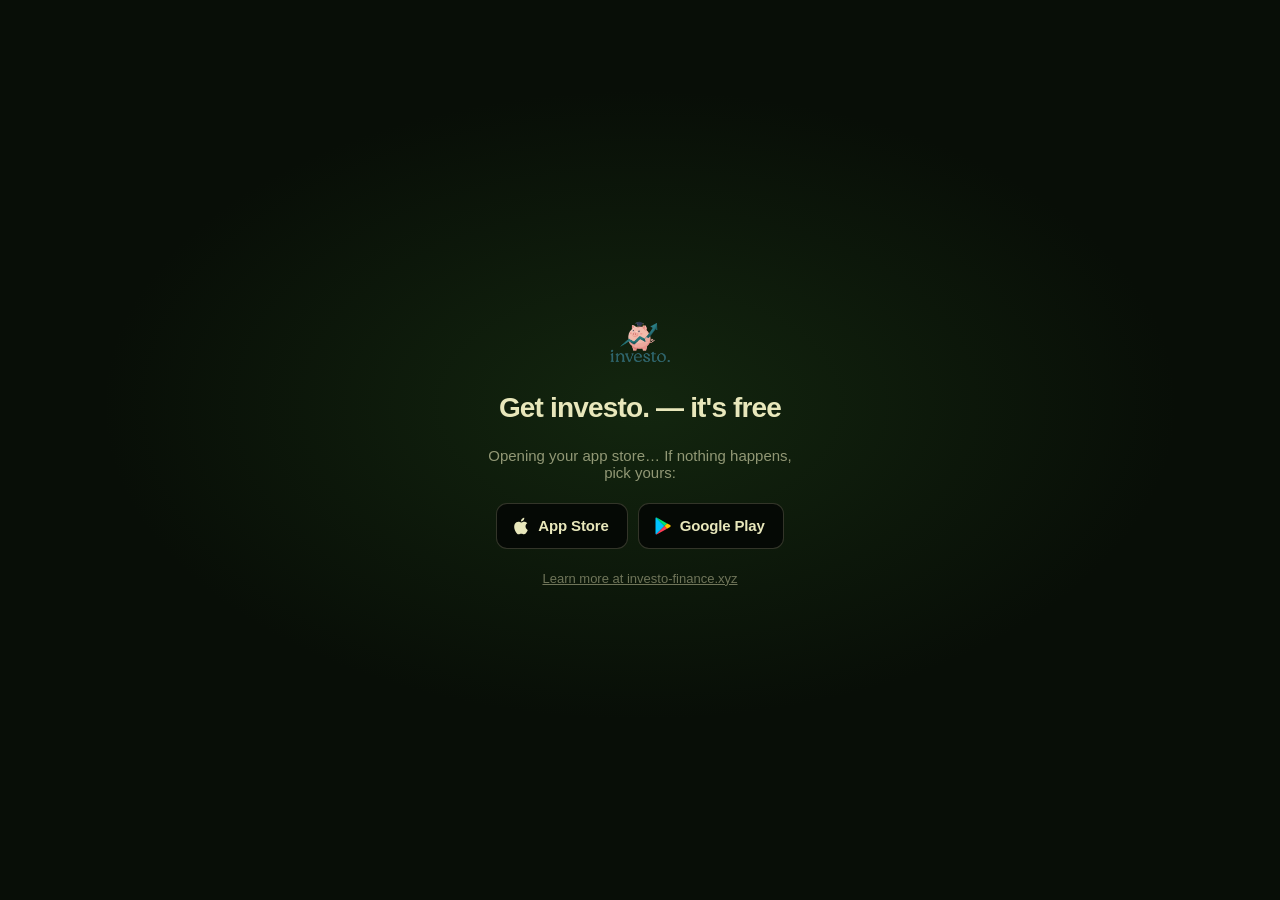
==== get.html @ 790a2a68 "Both stores in the nav, personalized to the visitor's phone - Nav shows App Store + Google Play butt" ====
<!DOCTYPE html>
<html lang="en">
<head>
  <meta charset="UTF-8" />
  <meta name="viewport" content="width=device-width, initial-scale=1.0" />
  <title>Get investo.</title>
  <meta name="description" content="Download investo. — free on the App Store and Google Play." />
  <meta name="theme-color" content="#080E07" />
  <link rel="icon" type="image/png" href="apple-touch-icon.png" />
  <!-- One link for QR codes and bios: phones go straight to their own store. -->
  <script>
    (function () {
      var ua = navigator.userAgent || '';
      var ios = /iPhone|iPad|iPod/.test(ua) || (/Macintosh/.test(ua) && navigator.maxTouchPoints > 1);
      if (ios) location.replace('https://apps.apple.com/us/app/investo-finance-ed/id6761702116');
      else if (/Android/i.test(ua)) location.replace('https://play.google.com/store/apps/details?id=com.investo.learnfinance');
    })();
  </script>
  <script src="stores.js"></script>
  <link rel="stylesheet" href="stores.css" />
  <style>
    * { margin: 0; padding: 0; box-sizing: border-box; }
    body {
      min-height: 100vh; min-height: 100dvh;
      display: flex; flex-direction: column; align-items: center; justify-content: center;
      gap: 22px; padding: 32px 20px; text-align: center;
      background: radial-gradient(ellipse 60% 50% at 50% 45%, rgba(39,82,29,0.35), transparent 70%), #080E07;
      color: #E8E7BB; font-family: 'Inter', -apple-system, BlinkMacSystemFont, sans-serif;
    }
    img { height: 56px; width: auto; }
    h1 { font-size: 28px; font-weight: 800; letter-spacing: -0.03em; line-height: 1.15; }
    p { font-size: 15px; color: rgba(232,231,187,0.6); max-width: 320px; }
    .nav-stores { gap: 10px; flex-wrap: wrap; justify-content: center; }
    .nav-store { height: 46px; font-size: 15px; padding: 0 18px 0 14px; }
    .nav-store svg { width: 20px; height: 20px; }
    a.home { font-size: 13px; color: rgba(232,231,187,0.45); }
  </style>
</head>
<body>
  <img src="InvestoLogo.png" alt="investo." />
  <h1>Get investo. — it's free</h1>
  <p>Opening your app store… If nothing happens, pick yours:</p>
  <div class="nav-stores">
    <a href="https://apps.apple.com/us/app/investo-finance-ed/id6761702116" class="nav-store nav-store--apple"><svg viewBox="0 0 24 24" fill="currentColor" aria-hidden="true"><path d="M18.71 19.5c-.83 1.24-1.71 2.45-3.05 2.47-1.34.03-1.77-.79-3.29-.79-1.53 0-2 .77-3.27.82-1.31.05-2.3-1.32-3.14-2.53C4.25 17 2.94 12.45 4.7 9.39c.87-1.52 2.43-2.48 4.12-2.51 1.28-.02 2.5.87 3.29.87.78 0 2.26-1.07 3.8-.91.65.03 2.47.26 3.64 1.98-.09.06-2.17 1.28-2.15 3.81.03 3.02 2.65 4.03 2.68 4.04-.03.07-.42 1.44-1.38 2.83M13 3.5c.73-.83 1.94-1.46 2.94-1.5.13 1.17-.34 2.35-1.04 3.19-.69.85-1.83 1.51-2.95 1.42-.15-1.15.41-2.35 1.05-3.11z"/></svg><span>App Store</span></a>
    <a href="https://play.google.com/store/apps/details?id=com.investo.learnfinance" class="nav-store nav-store--play"><svg viewBox="0 0 24 24" aria-hidden="true"><path fill="#00C3FF" d="M3.61 1.81 13.79 12 3.61 22.19c-.37-.2-.61-.59-.61-1.09V2.9c0-.5.24-.89.61-1.09z"/><path fill="#00E676" d="M3.61 1.81c.36-.15.82-.12 1.29.15l12.04 6.89L13.79 12z"/><path fill="#FF3D57" d="M3.61 22.19c.36.15.82.12 1.29-.15l12.04-6.89L13.79 12z"/><path fill="#FFC400" d="m16.94 8.85 3.56 2.05c1 .57 1 1.63 0 2.2l-3.56 2.05L13.79 12z"/></svg><span>Google Play</span></a>
  </div>
  <a class="home" href="/">Learn more at investo-finance.xyz</a>
</body>
</html>
---- stores.css ----
/* =============================================
   Store links shared by every page: nav buttons, platform ordering,
   and the phone download bar. Platform classes come from stores.js.
   ============================================= */

/* ---------- Nav: both stores, always ---------- */
.nav-stores { display: flex; align-items: center; gap: 8px; }
.nav-store {
    display: inline-flex; align-items: center; gap: 7px;
    height: 38px; padding: 0 14px 0 11px;
    background: #050905;
    border: 1px solid rgba(232, 231, 187, 0.20);
    border-radius: 11px;
    color: #E8E7BB !important;
    font-family: 'Inter', -apple-system, sans-serif;
    font-size: 13px; font-weight: 600 !important; letter-spacing: -0.01em;
    white-space: nowrap; text-decoration: none;
    transition: border-color 0.25s ease, background 0.25s ease, transform 0.25s ease, box-shadow 0.25s ease;
}
.nav-store:hover {
    border-color: #C8A84B;
    transform: translateY(-1px);
    box-shadow: 0 0 22px 2px rgba(200, 168, 75, 0.22);
}
.nav-store svg { width: 17px; height: 17px; flex-shrink: 0; }

/* The visitor's own store leads and gets the gold treatment */
.is-ios .nav-store--apple,
.is-android .nav-store--play {
    background: #C8A84B; border-color: #C8A84B; color: #1C3D14 !important;
}
.is-ios .nav-store--apple:hover,
.is-android .nav-store--play:hover { background: #d4b455; }

.is-android .nav-store--play,
.is-android .store-btn--play { order: -1; }

/* Matching emphasis on the big buttons: gold edge on the visitor's store */
.is-ios .store-btn--apple,
.is-android .store-btn--play {
    border-color: rgba(200, 168, 75, 0.75);
    box-shadow: 0 0 24px 2px rgba(200, 168, 75, 0.14);
}

@media (max-width: 600px) {
    .nav-stores { gap: 6px; }
    .nav-store { height: 34px; padding: 0 11px 0 9px; gap: 6px; font-size: 12px; border-radius: 10px; }
    .nav-store svg { width: 15px; height: 15px; }
}
@media (max-width: 360px) {
    /* Smallest phones: icons carry it, labels stay for screen readers */
    .nav-store span { position: absolute; width: 1px; height: 1px; overflow: hidden; clip: rect(0 0 0 0); }
    .nav-store { padding: 0 10px; }
}

/* ---------- Phone download bar (home page) ---------- */
.get-bar { display: none; }
@media (max-width: 768px) {
    .get-bar {
        position: fixed; left: 12px; right: 12px; bottom: 12px; z-index: 900;
        display: flex; align-items: center; justify-content: space-between; gap: 12px;
        padding: 10px 10px 10px 14px;
        background: rgba(8, 14, 7, 0.94);
        border: 1px solid rgba(232, 231, 187, 0.14);
        border-radius: 16px;
        backdrop-filter: blur(16px) saturate(1.3);
        -webkit-backdrop-filter: blur(16px) saturate(1.3);
        box-shadow: 0 14px 40px rgba(0, 0, 0, 0.55);
        transform: translateY(calc(100% + 24px));
        transition: transform 0.45s cubic-bezier(0.22, 1, 0.36, 1);
        padding-bottom: calc(10px + env(safe-area-inset-bottom, 0px) * 0.5);
    }
    .get-bar.show { transform: translateY(0); }
    .get-bar-text { display: flex; flex-direction: column; line-height: 1.25; min-width: 0; }
    .get-bar-text strong { font-size: 14px; font-weight: 700; color: #E8E7BB; }
    .get-bar-text span { font-size: 12px; color: rgba(232, 231, 187, 0.55); }
    /* On a known phone, offer just that phone's store */
    .is-ios .get-bar .nav-store--play,
    .is-android .get-bar .nav-store--apple { display: none; }
}
@media (prefers-reduced-motion: reduce) {
    .get-bar { transition: none; }
}
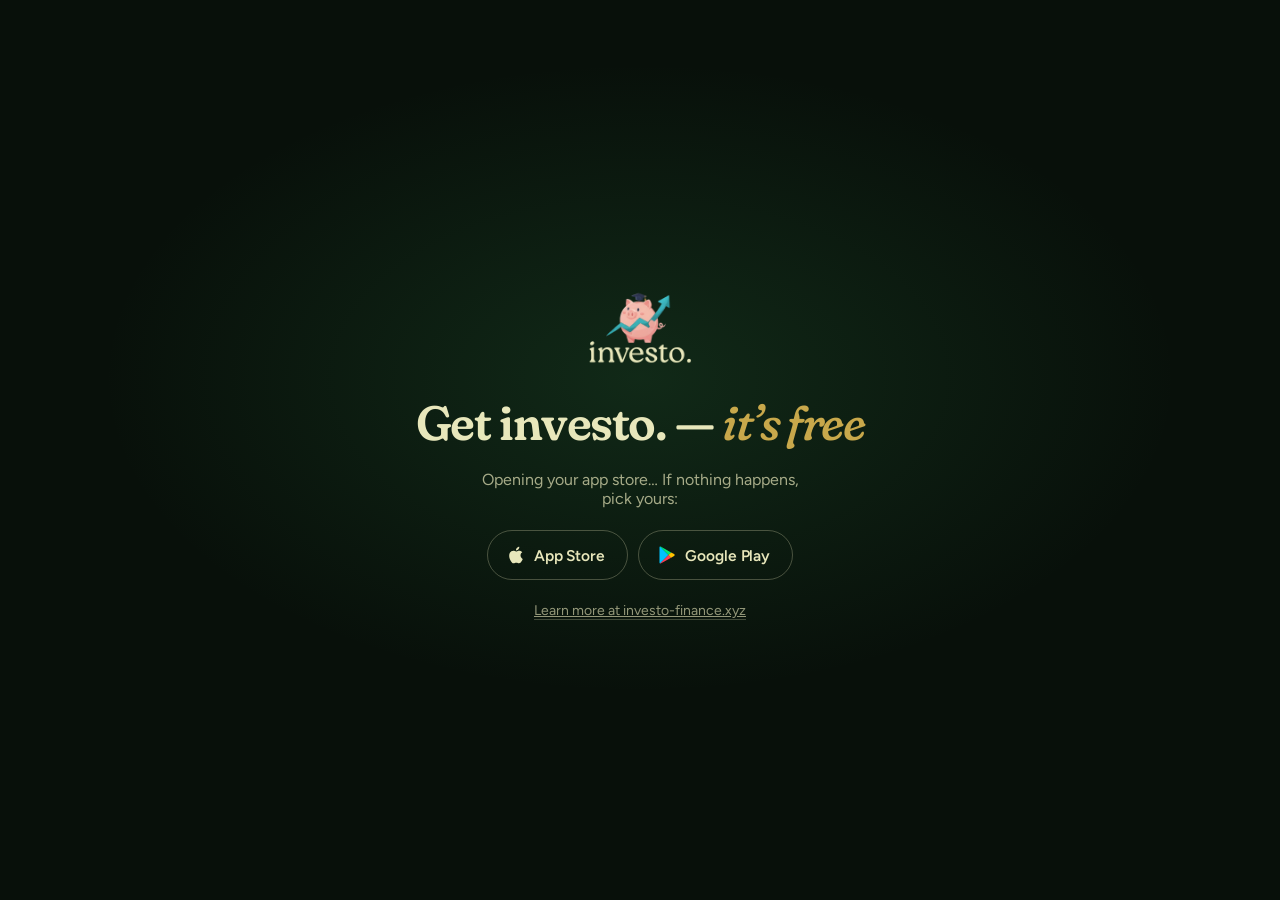
==== commit 66e01ca5: "Redesign the site: remove slop, rebuild the hero tour, unify all pages Home - New hero: "Make your f" ====
--- a/get.html
+++ b/get.html
@@ -5,7 +5,7 @@
   <meta name="viewport" content="width=device-width, initial-scale=1.0" />
   <title>Get investo.</title>
   <meta name="description" content="Download investo. — free on the App Store and Google Play." />
-  <meta name="theme-color" content="#080E07" />
+  <meta name="theme-color" content="#08100A" />
   <link rel="icon" type="image/png" href="apple-touch-icon.png" />
   <!-- One link for QR codes and bios: phones go straight to their own store. -->
   <script>
@@ -17,6 +17,9 @@
     })();
   </script>
   <script src="stores.js"></script>
+  <link rel="preconnect" href="https://fonts.googleapis.com" />
+  <link rel="preconnect" href="https://fonts.gstatic.com" crossorigin />
+  <link href="https://fonts.googleapis.com/css2?family=Figtree:wght@400;500;600;700&family=Fraunces:ital,opsz,wght,SOFT@0,9..144,400..700,0..100;1,9..144,400..700,0..100&display=swap" rel="stylesheet" />
   <link rel="stylesheet" href="stores.css" />
   <style>
     * { margin: 0; padding: 0; box-sizing: border-box; }
@@ -24,25 +27,36 @@
       min-height: 100vh; min-height: 100dvh;
       display: flex; flex-direction: column; align-items: center; justify-content: center;
       gap: 22px; padding: 32px 20px; text-align: center;
-      background: radial-gradient(ellipse 60% 50% at 50% 45%, rgba(39,82,29,0.35), transparent 70%), #080E07;
-      color: #E8E7BB; font-family: 'Inter', -apple-system, BlinkMacSystemFont, sans-serif;
+      background: radial-gradient(ellipse 60% 50% at 50% 42%, rgba(63, 174, 95, 0.16), transparent 70%), #08100A;
+      color: #E8E7BB; font-family: 'Figtree', -apple-system, BlinkMacSystemFont, sans-serif;
+      -webkit-font-smoothing: antialiased;
     }
-    img { height: 56px; width: auto; }
-    h1 { font-size: 28px; font-weight: 800; letter-spacing: -0.03em; line-height: 1.15; }
-    p { font-size: 15px; color: rgba(232,231,187,0.6); max-width: 320px; }
+    img { height: 96px; width: auto; }
+    h1 {
+      font-family: 'Fraunces', Georgia, serif; font-variation-settings: 'SOFT' 100;
+      font-size: clamp(34px, 8vw, 48px); font-weight: 600; letter-spacing: -0.03em; line-height: 1.05;
+    }
+    h1 em { font-style: italic; font-weight: 500; color: #C8A84B; }
+    p { font-size: 16px; color: rgba(232, 231, 187, 0.7); max-width: 320px; }
     .nav-stores { gap: 10px; flex-wrap: wrap; justify-content: center; }
-    .nav-store { height: 46px; font-size: 15px; padding: 0 18px 0 14px; }
+    .nav-store { height: 50px; font-size: 15.5px; padding: 0 22px 0 18px; }
     .nav-store svg { width: 20px; height: 20px; }
-    a.home { font-size: 13px; color: rgba(232,231,187,0.45); }
+    a.home { font-size: 14px; color: rgba(232, 231, 187, 0.62); border-bottom: 1px solid rgba(232, 231, 187, 0.25); transition: color .2s, border-color .2s; }
+    a.home:hover { color: #E8E7BB; border-color: #C8A84B; }
+    a:focus-visible { outline: 2px solid #C8A84B; outline-offset: 4px; border-radius: 6px; }
   </style>
 </head>
 <body>
-  <img src="InvestoLogo.png" alt="investo." />
-  <h1>Get investo. — it's free</h1>
-  <p>Opening your app store… If nothing happens, pick yours:</p>
+  <svg width="0" height="0" style="position:absolute" aria-hidden="true" focusable="false"><defs>
+    <symbol id="i-apple" viewBox="0 0 24 24"><path fill="currentColor" d="M18.71 19.5c-.83 1.24-1.71 2.45-3.05 2.47-1.34.03-1.77-.79-3.29-.79-1.53 0-2 .77-3.27.82-1.31.05-2.3-1.32-3.14-2.53C4.25 17 2.94 12.45 4.7 9.39c.87-1.52 2.43-2.48 4.12-2.51 1.28-.02 2.5.87 3.29.87.78 0 2.26-1.07 3.8-.91.65.03 2.47.26 3.64 1.98-.09.06-2.17 1.28-2.15 3.81.03 3.02 2.65 4.03 2.68 4.04-.03.07-.42 1.44-1.38 2.83M13 3.5c.73-.83 1.94-1.46 2.94-1.5.13 1.17-.34 2.35-1.04 3.19-.69.85-1.83 1.51-2.95 1.42-.15-1.15.41-2.35 1.05-3.11z"/></symbol>
+    <symbol id="i-play" viewBox="0 0 24 24"><path fill="#00C3FF" d="M3.61 1.81 13.79 12 3.61 22.19c-.37-.2-.61-.59-.61-1.09V2.9c0-.5.24-.89.61-1.09z"/><path fill="#00E676" d="M3.61 1.81c.36-.15.82-.12 1.29.15l12.04 6.89L13.79 12z"/><path fill="#FF3D57" d="M3.61 22.19c.36.15.82.12 1.29-.15l12.04-6.89L13.79 12z"/><path fill="#FFC400" d="m16.94 8.85 3.56 2.05c1 .57 1 1.63 0 2.2l-3.56 2.05L13.79 12z"/></symbol>
+  </defs></svg>
+  <img src="investo-logo-dark.png" alt="investo." width="584" height="428" />
+  <h1>Get investo. &mdash; <em>it&rsquo;s free</em></h1>
+  <p>Opening your app store&hellip; If nothing happens, pick yours:</p>
   <div class="nav-stores">
-    <a href="https://apps.apple.com/us/app/investo-finance-ed/id6761702116" class="nav-store nav-store--apple"><svg viewBox="0 0 24 24" fill="currentColor" aria-hidden="true"><path d="M18.71 19.5c-.83 1.24-1.71 2.45-3.05 2.47-1.34.03-1.77-.79-3.29-.79-1.53 0-2 .77-3.27.82-1.31.05-2.3-1.32-3.14-2.53C4.25 17 2.94 12.45 4.7 9.39c.87-1.52 2.43-2.48 4.12-2.51 1.28-.02 2.5.87 3.29.87.78 0 2.26-1.07 3.8-.91.65.03 2.47.26 3.64 1.98-.09.06-2.17 1.28-2.15 3.81.03 3.02 2.65 4.03 2.68 4.04-.03.07-.42 1.44-1.38 2.83M13 3.5c.73-.83 1.94-1.46 2.94-1.5.13 1.17-.34 2.35-1.04 3.19-.69.85-1.83 1.51-2.95 1.42-.15-1.15.41-2.35 1.05-3.11z"/></svg><span>App Store</span></a>
-    <a href="https://play.google.com/store/apps/details?id=com.investo.learnfinance" class="nav-store nav-store--play"><svg viewBox="0 0 24 24" aria-hidden="true"><path fill="#00C3FF" d="M3.61 1.81 13.79 12 3.61 22.19c-.37-.2-.61-.59-.61-1.09V2.9c0-.5.24-.89.61-1.09z"/><path fill="#00E676" d="M3.61 1.81c.36-.15.82-.12 1.29.15l12.04 6.89L13.79 12z"/><path fill="#FF3D57" d="M3.61 22.19c.36.15.82.12 1.29-.15l12.04-6.89L13.79 12z"/><path fill="#FFC400" d="m16.94 8.85 3.56 2.05c1 .57 1 1.63 0 2.2l-3.56 2.05L13.79 12z"/></svg><span>Google Play</span></a>
+    <a href="https://apps.apple.com/us/app/investo-finance-ed/id6761702116" class="nav-store nav-store--apple"><svg aria-hidden="true"><use href="#i-apple"/></svg><span>App Store</span></a>
+    <a href="https://play.google.com/store/apps/details?id=com.investo.learnfinance" class="nav-store nav-store--play"><svg aria-hidden="true"><use href="#i-play"/></svg><span>Google Play</span></a>
   </div>
   <a class="home" href="/">Learn more at investo-finance.xyz</a>
 </body>
--- a/stores.css
+++ b/stores.css
@@ -6,78 +6,87 @@
 /* ---------- Nav: both stores, always ---------- */
 .nav-stores { display: flex; align-items: center; gap: 8px; }
 .nav-store {
-    display: inline-flex; align-items: center; gap: 7px;
-    height: 38px; padding: 0 14px 0 11px;
-    background: #050905;
-    border: 1px solid rgba(232, 231, 187, 0.20);
-    border-radius: 11px;
+    display: inline-flex; align-items: center; gap: 8px;
+    height: 42px; padding: 0 16px 0 13px;
+    background: transparent;
+    border: 1px solid rgba(232, 231, 187, 0.28);
+    border-radius: 999px;
     color: #E8E7BB !important;
-    font-family: 'Inter', -apple-system, sans-serif;
-    font-size: 13px; font-weight: 600 !important; letter-spacing: -0.01em;
+    font-family: 'Figtree', -apple-system, BlinkMacSystemFont, 'Segoe UI', sans-serif;
+    font-size: 13.5px; font-weight: 600 !important; letter-spacing: -0.005em;
     white-space: nowrap; text-decoration: none;
-    transition: border-color 0.25s ease, background 0.25s ease, transform 0.25s ease, box-shadow 0.25s ease;
+    transition: border-color 0.2s ease, background 0.2s ease, color 0.2s ease, transform 0.25s cubic-bezier(0.22, 1, 0.36, 1);
 }
-.nav-store:hover {
-    border-color: #C8A84B;
-    transform: translateY(-1px);
-    box-shadow: 0 0 22px 2px rgba(200, 168, 75, 0.22);
-}
-.nav-store svg { width: 17px; height: 17px; flex-shrink: 0; }
+.nav-store:hover { border-color: #C8A84B; transform: translateY(-1px); }
+.nav-store svg { width: 17px; height: 17px; flex: none; }
 
 /* The visitor's own store leads and gets the gold treatment */
 .is-ios .nav-store--apple,
 .is-android .nav-store--play {
-    background: #C8A84B; border-color: #C8A84B; color: #1C3D14 !important;
+    background: #C8A84B; border-color: #C8A84B; color: #1A2E12 !important;
 }
 .is-ios .nav-store--apple:hover,
-.is-android .nav-store--play:hover { background: #d4b455; }
+.is-android .nav-store--play:hover { background: #DCC066; border-color: #DCC066; }
 
 .is-android .nav-store--play,
 .is-android .store-btn--play { order: -1; }
 
 /* Matching emphasis on the big buttons: gold edge on the visitor's store */
 .is-ios .store-btn--apple,
-.is-android .store-btn--play {
-    border-color: rgba(200, 168, 75, 0.75);
-    box-shadow: 0 0 24px 2px rgba(200, 168, 75, 0.14);
-}
+.is-android .store-btn--play { border-color: rgba(200, 168, 75, 0.8); }
 
 @media (max-width: 600px) {
     .nav-stores { gap: 6px; }
-    .nav-store { height: 34px; padding: 0 11px 0 9px; gap: 6px; font-size: 12px; border-radius: 10px; }
-    .nav-store svg { width: 15px; height: 15px; }
+    .nav-store { height: 44px; padding: 0 13px 0 11px; gap: 6px; font-size: 13px; }
+    .nav-store svg { width: 16px; height: 16px; }
 }
-@media (max-width: 360px) {
-    /* Smallest phones: icons carry it, labels stay for screen readers */
-    .nav-store span { position: absolute; width: 1px; height: 1px; overflow: hidden; clip: rect(0 0 0 0); }
-    .nav-store { padding: 0 10px; }
+/* Narrow phones: when we know the visitor's platform, the bar carries just that
+   store at full size instead of two squeezed badges. Both stores remain one
+   scroll away in the hero and the footer. */
+@media (max-width: 560px) {
+    .is-ios .nav .nav-store--play,
+    .is-android .nav .nav-store--apple { display: none; }
+}
+@media (max-width: 400px) {
+    /* Unknown platform on the smallest phones: icons carry it, labels stay for screen readers */
+    .nav .nav-store span { position: absolute; width: 1px; height: 1px; overflow: hidden; clip: rect(0 0 0 0); }
+    .nav .nav-store { width: 44px; padding: 0; justify-content: center; }
+    .is-ios .nav .nav-store span,
+    .is-android .nav .nav-store span { position: static; width: auto; height: auto; overflow: visible; clip: auto; }
+    .is-ios .nav .nav-store,
+    .is-android .nav .nav-store { width: auto; padding: 0 13px 0 11px; }
 }
 
 /* ---------- Phone download bar (home page) ---------- */
 .get-bar { display: none; }
-@media (max-width: 768px) {
+@media (max-width: 820px) {
     .get-bar {
-        position: fixed; left: 12px; right: 12px; bottom: 12px; z-index: 900;
+        position: fixed; left: 12px; right: 12px;
+        bottom: calc(12px + env(safe-area-inset-bottom, 0px));
+        z-index: 900;
         display: flex; align-items: center; justify-content: space-between; gap: 12px;
-        padding: 10px 10px 10px 14px;
-        background: rgba(8, 14, 7, 0.94);
-        border: 1px solid rgba(232, 231, 187, 0.14);
-        border-radius: 16px;
-        backdrop-filter: blur(16px) saturate(1.3);
-        -webkit-backdrop-filter: blur(16px) saturate(1.3);
+        padding: 10px 10px 10px 18px;
+        background: rgba(8, 16, 10, 0.94);
+        border: 1px solid rgba(232, 231, 187, 0.18);
+        border-radius: 22px;
+        -webkit-backdrop-filter: blur(16px) saturate(1.2); backdrop-filter: blur(16px) saturate(1.2);
         box-shadow: 0 14px 40px rgba(0, 0, 0, 0.55);
-        transform: translateY(calc(100% + 24px));
-        transition: transform 0.45s cubic-bezier(0.22, 1, 0.36, 1);
-        padding-bottom: calc(10px + env(safe-area-inset-bottom, 0px) * 0.5);
+        transform: translateY(calc(100% + 32px));
+        transition: transform 0.5s cubic-bezier(0.22, 1, 0.36, 1);
     }
     .get-bar.show { transform: translateY(0); }
-    .get-bar-text { display: flex; flex-direction: column; line-height: 1.25; min-width: 0; }
-    .get-bar-text strong { font-size: 14px; font-weight: 700; color: #E8E7BB; }
-    .get-bar-text span { font-size: 12px; color: rgba(232, 231, 187, 0.55); }
+    .get-bar-text { display: flex; flex-direction: column; line-height: 1.3; min-width: 0; font-family: 'Figtree', -apple-system, sans-serif; }
+    .get-bar-text strong { font-size: 15px; font-weight: 700; color: #E8E7BB; }
+    .get-bar-text span { font-size: 12.5px; color: rgba(232, 231, 187, 0.66); }
+    .get-bar .nav-store { height: 44px; }
     /* On a known phone, offer just that phone's store */
     .is-ios .get-bar .nav-store--play,
     .is-android .get-bar .nav-store--apple { display: none; }
 }
+@media (max-width: 480px) {
+    .get-bar-text span { display: none; }
+    .get-bar-text strong { white-space: nowrap; }
+}
 @media (prefers-reduced-motion: reduce) {
     .get-bar { transition: none; }
 }
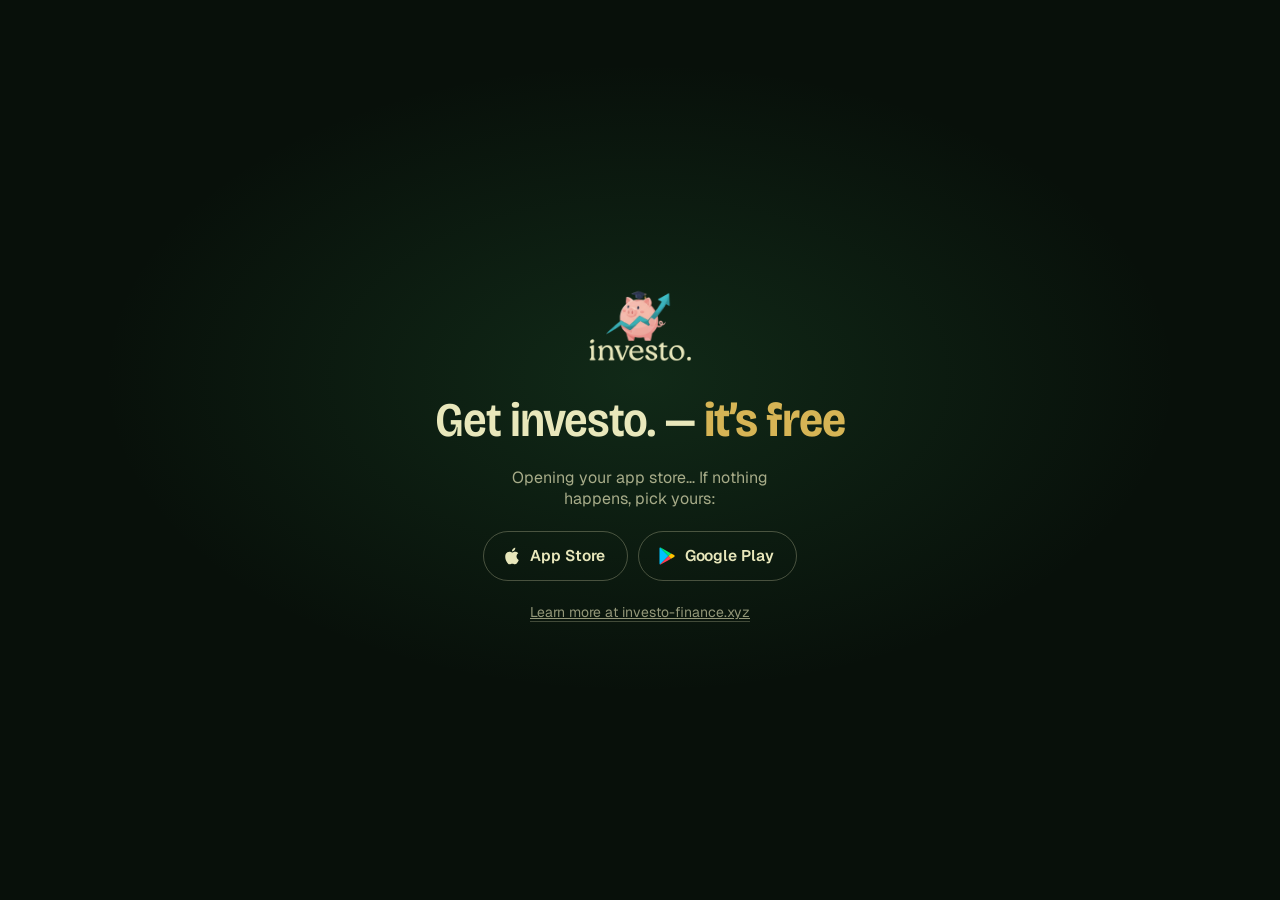
==== commit 0ed40eb6: "Rebuild the site's design: new type, one theme, a different composition per section Audit against ta" ====
--- a/get.html
+++ b/get.html
@@ -4,7 +4,7 @@
   <meta charset="UTF-8" />
   <meta name="viewport" content="width=device-width, initial-scale=1.0" />
   <title>Get investo.</title>
-  <meta name="description" content="Download investo. — free on the App Store and Google Play." />
+  <meta name="description" content="Download investo., free on the App Store and Google Play." />
   <meta name="theme-color" content="#08100A" />
   <link rel="icon" type="image/png" href="apple-touch-icon.png" />
   <!-- One link for QR codes and bios: phones go straight to their own store. -->
@@ -19,7 +19,7 @@
   <script src="stores.js"></script>
   <link rel="preconnect" href="https://fonts.googleapis.com" />
   <link rel="preconnect" href="https://fonts.gstatic.com" crossorigin />
-  <link href="https://fonts.googleapis.com/css2?family=Figtree:wght@400;500;600;700&family=Fraunces:ital,opsz,wght,SOFT@0,9..144,400..700,0..100;1,9..144,400..700,0..100&display=swap" rel="stylesheet" />
+  <link href="https://fonts.googleapis.com/css2?family=Bricolage+Grotesque:opsz,wdth,wght@12..96,75..100,300..800&family=Geist:wght@300..700&family=Geist+Mono:wght@400..600&display=swap" rel="stylesheet" />
   <link rel="stylesheet" href="stores.css" />
   <style>
     * { margin: 0; padding: 0; box-sizing: border-box; }
@@ -28,15 +28,15 @@
       display: flex; flex-direction: column; align-items: center; justify-content: center;
       gap: 22px; padding: 32px 20px; text-align: center;
       background: radial-gradient(ellipse 60% 50% at 50% 42%, rgba(63, 174, 95, 0.16), transparent 70%), #08100A;
-      color: #E8E7BB; font-family: 'Figtree', -apple-system, BlinkMacSystemFont, sans-serif;
+      color: #E8E7BB; font-family: 'Geist', -apple-system, BlinkMacSystemFont, sans-serif;
       -webkit-font-smoothing: antialiased;
     }
     img { height: 96px; width: auto; }
     h1 {
-      font-family: 'Fraunces', Georgia, serif; font-variation-settings: 'SOFT' 100;
-      font-size: clamp(34px, 8vw, 48px); font-weight: 600; letter-spacing: -0.03em; line-height: 1.05;
+      font-family: 'Bricolage Grotesque', 'Geist', sans-serif; font-stretch: 90%;
+      font-size: clamp(34px, 8vw, 48px); font-weight: 600; letter-spacing: -0.02em; line-height: 1.02;
     }
-    h1 em { font-style: italic; font-weight: 500; color: #C8A84B; }
+    h1 em { font-style: normal; font-weight: 700; color: #D6B455; }
     p { font-size: 16px; color: rgba(232, 231, 187, 0.7); max-width: 320px; }
     .nav-stores { gap: 10px; flex-wrap: wrap; justify-content: center; }
     .nav-store { height: 50px; font-size: 15.5px; padding: 0 22px 0 18px; }
--- a/stores.css
+++ b/stores.css
@@ -12,7 +12,7 @@
     border: 1px solid rgba(232, 231, 187, 0.28);
     border-radius: 999px;
     color: #E8E7BB !important;
-    font-family: 'Figtree', -apple-system, BlinkMacSystemFont, 'Segoe UI', sans-serif;
+    font-family: 'Geist', -apple-system, BlinkMacSystemFont, 'Segoe UI', sans-serif;
     font-size: 13.5px; font-weight: 600 !important; letter-spacing: -0.005em;
     white-space: nowrap; text-decoration: none;
     transition: border-color 0.2s ease, background 0.2s ease, color 0.2s ease, transform 0.25s cubic-bezier(0.22, 1, 0.36, 1);
@@ -75,7 +75,7 @@
         transition: transform 0.5s cubic-bezier(0.22, 1, 0.36, 1);
     }
     .get-bar.show { transform: translateY(0); }
-    .get-bar-text { display: flex; flex-direction: column; line-height: 1.3; min-width: 0; font-family: 'Figtree', -apple-system, sans-serif; }
+    .get-bar-text { display: flex; flex-direction: column; line-height: 1.3; min-width: 0; font-family: 'Geist', -apple-system, sans-serif; }
     .get-bar-text strong { font-size: 15px; font-weight: 700; color: #E8E7BB; }
     .get-bar-text span { font-size: 12.5px; color: rgba(232, 231, 187, 0.66); }
     .get-bar .nav-store { height: 44px; }
@@ -84,8 +84,11 @@
     .is-android .get-bar .nav-store--apple { display: none; }
 }
 @media (max-width: 480px) {
-    .get-bar-text span { display: none; }
-    .get-bar-text strong { white-space: nowrap; }
+    /* Two equal store buttons, no label to collide with them */
+    .get-bar { padding: 8px; }
+    .get-bar-text { display: none; }
+    .get-bar .nav-stores { width: 100%; }
+    .get-bar .nav-store { flex: 1; justify-content: center; }
 }
 @media (prefers-reduced-motion: reduce) {
     .get-bar { transition: none; }
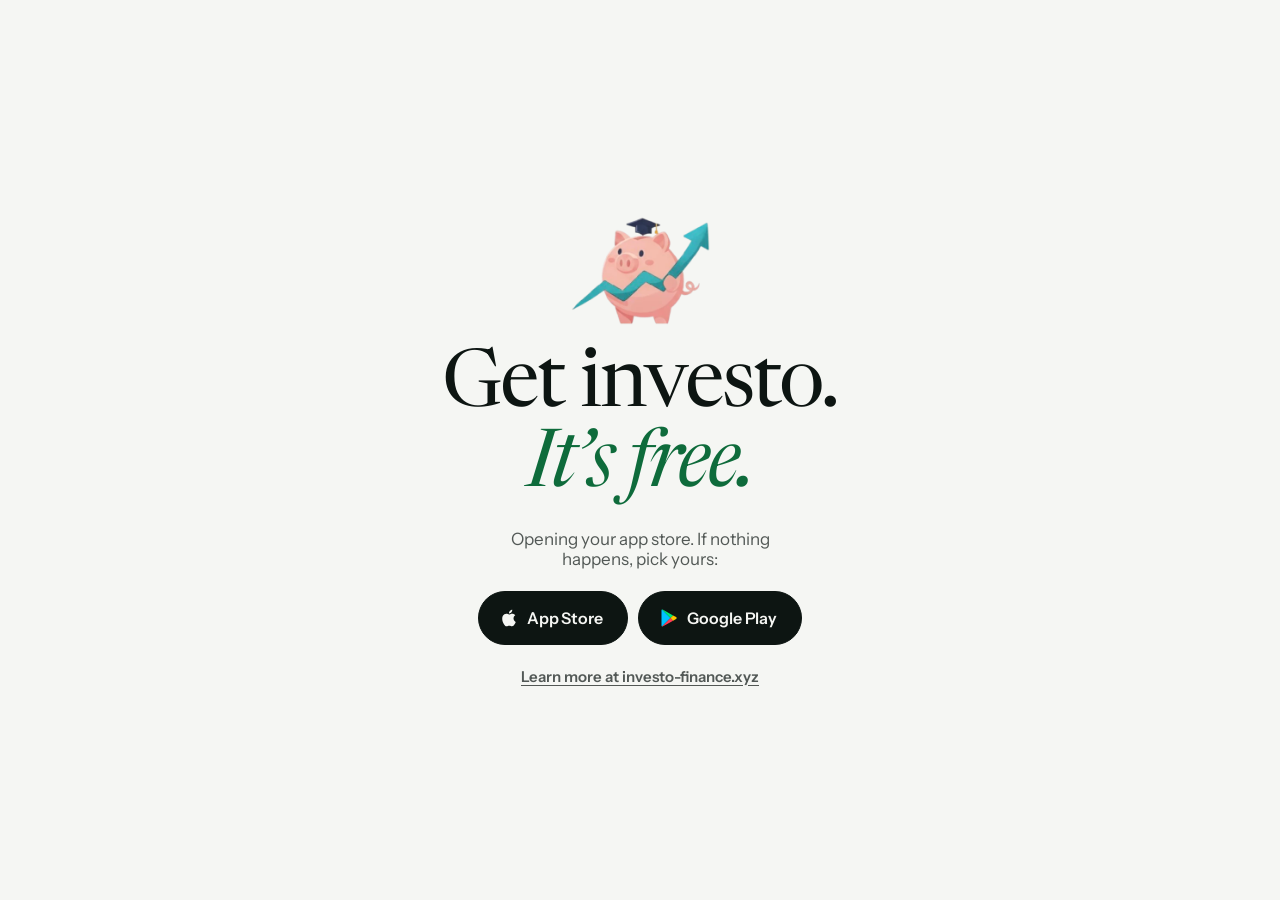
==== commit b31ed7ca: "Redesign: new hero spacing, fixed word-reveal creep, new Open Graph image Co-Authored-By: Claude Son" ====
--- a/get.html
+++ b/get.html
@@ -5,7 +5,7 @@
   <meta name="viewport" content="width=device-width, initial-scale=1.0" />
   <title>Get investo.</title>
   <meta name="description" content="Download investo., free on the App Store and Google Play." />
-  <meta name="theme-color" content="#08100A" />
+  <meta name="theme-color" content="#F5F6F3" />
   <link rel="icon" type="image/png" href="apple-touch-icon.png" />
   <!-- One link for QR codes and bios: phones go straight to their own store. -->
   <script>
@@ -19,31 +19,29 @@
   <script src="stores.js"></script>
   <link rel="preconnect" href="https://fonts.googleapis.com" />
   <link rel="preconnect" href="https://fonts.gstatic.com" crossorigin />
-  <link href="https://fonts.googleapis.com/css2?family=Bricolage+Grotesque:opsz,wdth,wght@12..96,75..100,300..800&family=Geist:wght@300..700&family=Geist+Mono:wght@400..600&display=swap" rel="stylesheet" />
+  <link href="https://fonts.googleapis.com/css2?family=Instrument+Sans:wght@400..700&family=Newsreader:ital,opsz,wght@0,6..72,300..700;1,6..72,300..700&display=swap" rel="stylesheet" />
   <link rel="stylesheet" href="stores.css" />
   <style>
     * { margin: 0; padding: 0; box-sizing: border-box; }
+    :root { color-scheme: light dark; --bg: #F5F6F3; --ink: #0D1512; --ink-2: rgba(13, 21, 18, .7); --line: rgba(13, 21, 18, .2); --green-text: #0E6B3B; }
+    @media (prefers-color-scheme: dark) { :root { --bg: #090E0C; --ink: #EEF2EC; --ink-2: rgba(238, 242, 236, .72); --line: rgba(238, 242, 236, .2); --green-text: #74DCA2; } }
     body {
       min-height: 100vh; min-height: 100dvh;
       display: flex; flex-direction: column; align-items: center; justify-content: center;
       gap: 22px; padding: 32px 20px; text-align: center;
-      background: radial-gradient(ellipse 60% 50% at 50% 42%, rgba(63, 174, 95, 0.16), transparent 70%), #08100A;
-      color: #E8E7BB; font-family: 'Geist', -apple-system, BlinkMacSystemFont, sans-serif;
+      background: var(--bg); color: var(--ink); font-family: 'Instrument Sans', -apple-system, BlinkMacSystemFont, sans-serif;
       -webkit-font-smoothing: antialiased;
     }
-    img { height: 96px; width: auto; }
-    h1 {
-      font-family: 'Bricolage Grotesque', 'Geist', sans-serif; font-stretch: 90%;
-      font-size: clamp(34px, 8vw, 48px); font-weight: 600; letter-spacing: -0.02em; line-height: 1.02;
-    }
-    h1 em { font-style: normal; font-weight: 700; color: #D6B455; }
-    p { font-size: 16px; color: rgba(232, 231, 187, 0.7); max-width: 320px; }
+    img { height: 110px; width: auto; }
+    h1 { font-family: 'Newsreader', Georgia, serif; font-weight: 400; font-size: clamp(48px, 12vw, 80px); line-height: 1; letter-spacing: -.03em; }
+    h1 em { font-style: italic; color: var(--green-text); display: block; }
+    p { font-size: 17px; color: var(--ink-2); max-width: 320px; }
     .nav-stores { gap: 10px; flex-wrap: wrap; justify-content: center; }
-    .nav-store { height: 50px; font-size: 15.5px; padding: 0 22px 0 18px; }
+    .nav-store { height: 54px; font-size: 16px; padding: 0 24px 0 20px; background: var(--ink); border-color: var(--ink); color: var(--bg); }
     .nav-store svg { width: 20px; height: 20px; }
-    a.home { font-size: 14px; color: rgba(232, 231, 187, 0.62); border-bottom: 1px solid rgba(232, 231, 187, 0.25); transition: color .2s, border-color .2s; }
-    a.home:hover { color: #E8E7BB; border-color: #C8A84B; }
-    a:focus-visible { outline: 2px solid #C8A84B; outline-offset: 4px; border-radius: 6px; }
+    a.home { font-size: 15px; font-weight: 600; color: var(--ink-2); text-decoration: underline; text-underline-offset: 3px; }
+    a.home:hover { color: var(--ink); }
+    a:focus-visible { outline: 2.5px solid var(--green-text); outline-offset: 4px; border-radius: 6px; }
   </style>
 </head>
 <body>
@@ -51,9 +49,9 @@
     <symbol id="i-apple" viewBox="0 0 24 24"><path fill="currentColor" d="M18.71 19.5c-.83 1.24-1.71 2.45-3.05 2.47-1.34.03-1.77-.79-3.29-.79-1.53 0-2 .77-3.27.82-1.31.05-2.3-1.32-3.14-2.53C4.25 17 2.94 12.45 4.7 9.39c.87-1.52 2.43-2.48 4.12-2.51 1.28-.02 2.5.87 3.29.87.78 0 2.26-1.07 3.8-.91.65.03 2.47.26 3.64 1.98-.09.06-2.17 1.28-2.15 3.81.03 3.02 2.65 4.03 2.68 4.04-.03.07-.42 1.44-1.38 2.83M13 3.5c.73-.83 1.94-1.46 2.94-1.5.13 1.17-.34 2.35-1.04 3.19-.69.85-1.83 1.51-2.95 1.42-.15-1.15.41-2.35 1.05-3.11z"/></symbol>
     <symbol id="i-play" viewBox="0 0 24 24"><path fill="#00C3FF" d="M3.61 1.81 13.79 12 3.61 22.19c-.37-.2-.61-.59-.61-1.09V2.9c0-.5.24-.89.61-1.09z"/><path fill="#00E676" d="M3.61 1.81c.36-.15.82-.12 1.29.15l12.04 6.89L13.79 12z"/><path fill="#FF3D57" d="M3.61 22.19c.36.15.82.12 1.29-.15l12.04-6.89L13.79 12z"/><path fill="#FFC400" d="m16.94 8.85 3.56 2.05c1 .57 1 1.63 0 2.2l-3.56 2.05L13.79 12z"/></symbol>
   </defs></svg>
-  <img src="investo-logo-dark.png" alt="investo." width="584" height="428" />
-  <h1>Get investo. &mdash; <em>it&rsquo;s free</em></h1>
-  <p>Opening your app store&hellip; If nothing happens, pick yours:</p>
+  <img src="investo-mark.webp" alt="investo." width="330" height="256" />
+  <h1>Get investo. <em>It&rsquo;s free.</em></h1>
+  <p>Opening your app store. If nothing happens, pick yours:</p>
   <div class="nav-stores">
     <a href="https://apps.apple.com/us/app/investo-finance-ed/id6761702116" class="nav-store nav-store--apple"><svg aria-hidden="true"><use href="#i-apple"/></svg><span>App Store</span></a>
     <a href="https://play.google.com/store/apps/details?id=com.investo.learnfinance" class="nav-store nav-store--play"><svg aria-hidden="true"><use href="#i-play"/></svg><span>Google Play</span></a>
--- a/stores.css
+++ b/stores.css
@@ -1,53 +1,42 @@
 /* =============================================
-   Store links shared by every page: nav buttons, platform ordering,
+   Store links shared by every page: nav pills, platform ordering,
    and the phone download bar. Platform classes come from stores.js.
+   Colours fall back to literals so get.html can use this file alone.
    ============================================= */
 
-/* ---------- Nav: both stores, always ---------- */
 .nav-stores { display: flex; align-items: center; gap: 8px; }
 .nav-store {
     display: inline-flex; align-items: center; gap: 8px;
     height: 42px; padding: 0 16px 0 13px;
-    background: transparent;
-    border: 1px solid rgba(232, 231, 187, 0.28);
+    border: 1px solid var(--line, rgba(13, 21, 18, .2));
     border-radius: 999px;
-    color: #E8E7BB !important;
-    font-family: 'Geist', -apple-system, BlinkMacSystemFont, 'Segoe UI', sans-serif;
-    font-size: 13.5px; font-weight: 600 !important; letter-spacing: -0.005em;
+    color: var(--ink, #0A2014);
+    font-size: 14.5px; font-weight: 600; letter-spacing: -.005em;
     white-space: nowrap; text-decoration: none;
-    transition: border-color 0.2s ease, background 0.2s ease, color 0.2s ease, transform 0.25s cubic-bezier(0.22, 1, 0.36, 1);
+    transition: border-color .2s, background .2s, color .2s, transform .3s cubic-bezier(.22, 1, .36, 1);
 }
-.nav-store:hover { border-color: #C8A84B; transform: translateY(-1px); }
+.nav-store:hover { border-color: var(--ink, #0A2014); transform: translateY(-1px); }
+.nav-store:active { transform: scale(.97); }
 .nav-store svg { width: 17px; height: 17px; flex: none; }
 
-/* The visitor's own store leads and gets the gold treatment */
+/* The visitor's own store leads and is filled */
 .is-ios .nav-store--apple,
-.is-android .nav-store--play {
-    background: #C8A84B; border-color: #C8A84B; color: #1A2E12 !important;
-}
-.is-ios .nav-store--apple:hover,
-.is-android .nav-store--play:hover { background: #DCC066; border-color: #DCC066; }
+.is-android .nav-store--play { background: var(--ink, #0A2014); border-color: var(--ink, #0A2014); color: var(--bg, #EEF2EA); }
 
 .is-android .nav-store--play,
 .is-android .store-btn--play { order: -1; }
 
-/* Matching emphasis on the big buttons: gold edge on the visitor's store */
-.is-ios .store-btn--apple,
-.is-android .store-btn--play { border-color: rgba(200, 168, 75, 0.8); }
-
 @media (max-width: 600px) {
     .nav-stores { gap: 6px; }
-    .nav-store { height: 44px; padding: 0 13px 0 11px; gap: 6px; font-size: 13px; }
+    .nav-store { padding: 0 13px 0 11px; gap: 6px; font-size: 13.5px; }
     .nav-store svg { width: 16px; height: 16px; }
 }
-/* Narrow phones: when we know the visitor's platform, the bar carries just that
-   store at full size instead of two squeezed badges. Both stores remain one
-   scroll away in the hero and the footer. */
+/* Narrow phones: when we know the visitor's platform, the bar carries just that store. */
 @media (max-width: 560px) {
     .is-ios .nav .nav-store--play,
     .is-android .nav .nav-store--apple { display: none; }
 }
-@media (max-width: 400px) {
+@media (max-width: 440px) {
     /* Unknown platform on the smallest phones: icons carry it, labels stay for screen readers */
     .nav .nav-store span { position: absolute; width: 1px; height: 1px; overflow: hidden; clip: rect(0 0 0 0); }
     .nav .nav-store { width: 44px; padding: 0; justify-content: center; }
@@ -63,33 +52,27 @@
     .get-bar {
         position: fixed; left: 12px; right: 12px;
         bottom: calc(12px + env(safe-area-inset-bottom, 0px));
-        z-index: 900;
+        z-index: 90;
         display: flex; align-items: center; justify-content: space-between; gap: 12px;
-        padding: 10px 10px 10px 18px;
-        background: rgba(8, 16, 10, 0.94);
-        border: 1px solid rgba(232, 231, 187, 0.18);
-        border-radius: 22px;
-        -webkit-backdrop-filter: blur(16px) saturate(1.2); backdrop-filter: blur(16px) saturate(1.2);
-        box-shadow: 0 14px 40px rgba(0, 0, 0, 0.55);
+        padding: 9px 9px 9px 20px;
+        background: #0C2B21; color: #F1F5EE;
+        --ink: #F1F5EE; --bg: #0C2B21; --line: rgba(234, 243, 229, .3);
+        border-radius: 999px;
+        box-shadow: 0 16px 36px -12px rgba(4, 20, 11, .6);
         transform: translateY(calc(100% + 32px));
-        transition: transform 0.5s cubic-bezier(0.22, 1, 0.36, 1);
+        transition: transform .55s cubic-bezier(.22, 1, .36, 1);
     }
     .get-bar.show { transform: translateY(0); }
-    .get-bar-text { display: flex; flex-direction: column; line-height: 1.3; min-width: 0; font-family: 'Geist', -apple-system, sans-serif; }
-    .get-bar-text strong { font-size: 15px; font-weight: 700; color: #E8E7BB; }
-    .get-bar-text span { font-size: 12.5px; color: rgba(232, 231, 187, 0.66); }
-    .get-bar .nav-store { height: 44px; }
-    /* On a known phone, offer just that phone's store */
+    .get-bar-text { display: flex; flex-direction: column; line-height: 1.25; min-width: 0; }
+    .get-bar-text strong { font-size: 15px; font-weight: 700; }
+    .get-bar-text span { font-size: 12.5px; opacity: .7; white-space: nowrap; overflow: hidden; text-overflow: ellipsis; }
     .is-ios .get-bar .nav-store--play,
     .is-android .get-bar .nav-store--apple { display: none; }
 }
 @media (max-width: 480px) {
-    /* Two equal store buttons, no label to collide with them */
     .get-bar { padding: 8px; }
     .get-bar-text { display: none; }
     .get-bar .nav-stores { width: 100%; }
     .get-bar .nav-store { flex: 1; justify-content: center; }
 }
-@media (prefers-reduced-motion: reduce) {
-    .get-bar { transition: none; }
-}
+@media (prefers-reduced-motion: reduce) { .get-bar { transition: none; } }
